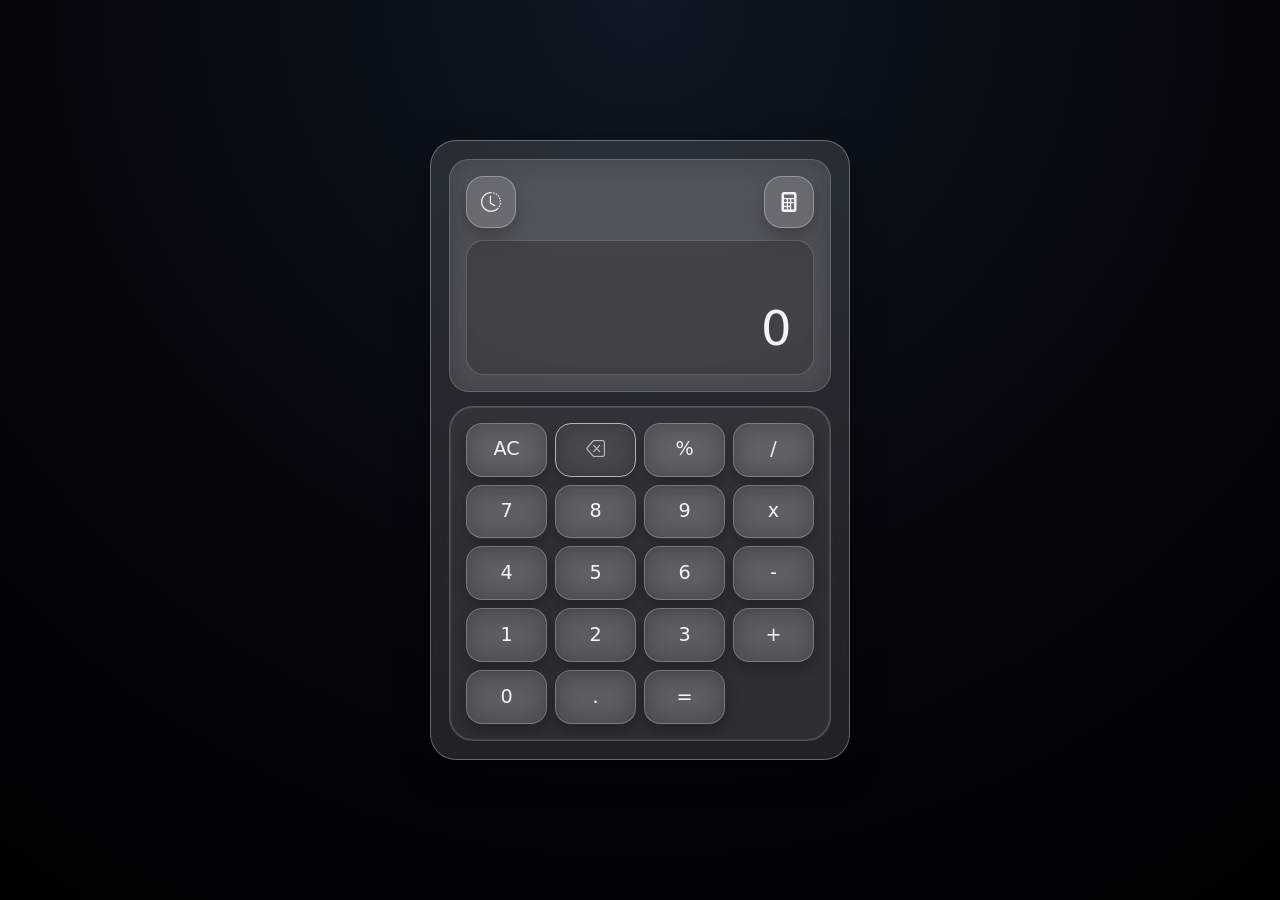
==== calculator.html @ 2364ad95 "Added Calculator.html file" ====
<!doctype html>
<html lang="en">
  <head>
    <meta charset="UTF-8" />
    <meta name="viewport" content="width=device-width, initial-scale=1.0" />
    <link
      rel="stylesheet"
      href="https://cdn.jsdelivr.net/npm/bootstrap-icons@1.13.1/font/bootstrap-icons.min.css" />
    <link rel="stylesheet" href="Bootstrap/bootstrap.css" />
    <link rel="stylesheet" href="css/style.css" />
    <title>Calculator</title>
  </head>
  <body>
    <div class="main-container">
      <div class="sub-container">
        <div class="inputscreen">
          <div class="shortcuts">
            <div>
              <button class="glass-btn">
                <i class="bi bi-clock-history"></i>
              </button>
            </div>
            <div>
              <button class="glass-btn">
                <i class="bi bi-calculator-fill"></i>
              </button>
            </div>
          </div>
          <div class="input" id="display"><span id="default">0</span></div>
        </div>

        <div class="calc">
          <div>
            <button class="btn btn-outline-light calc-btn" id="clear">
              AC
            </button>
            <button
              class="btn btn-outline-light calc-btn"
              id="backspace"
              disabled>
              <i class="bi bi-backspace"></i>
            </button>
            <button class="btn btn-outline-light calc-btn" id="modulus">
              %
            </button>
            <button class="btn btn-outline-light calc-btn" id="divide">
              /
            </button>
          </div>
          <div>
            <button class="btn btn-outline-light calc-btn" id="seven" value="7">
              7
            </button>
            <button class="btn btn-outline-light calc-btn" id="eight" value="8">
              8
            </button>
            <button class="btn btn-outline-light calc-btn" id="nine" value="9">
              9
            </button>
            <button
              class="btn btn-outline-light calc-btn"
              id="multiply"
              value="*">
              x
            </button>
          </div>
          <div>
            <button class="btn btn-outline-light calc-btn" id="four" value="4">
              4
            </button>
            <button class="btn btn-outline-light calc-btn" id="five" value="5">
              5
            </button>
            <button class="btn btn-outline-light calc-btn" id="six" value="6">
              6
            </button>
            <button
              class="btn btn-outline-light calc-btn"
              id="subtract"
              value="-">
              -
            </button>
          </div>
          <div>
            <button class="btn btn-outline-light calc-btn" id="one" value="1">
              1
            </button>
            <button class="btn btn-outline-light calc-btn" id="two" value="2">
              2
            </button>
            <button class="btn btn-outline-light calc-btn" id="three" value="3">
              3
            </button>
            <button class="btn btn-outline-light calc-btn" id="add" value="+">
              +
            </button>
          </div>
          <div>
            <button class="btn btn-outline-light calc-btn" id="zero" value="0">
              0
            </button>
            <button
              class="btn btn-outline-light calc-btn"
              id="decimal"
              value=".">
              .
            </button>
            <button
              class="btn btn-outline-light calc-btn"
              id="equals"
              value="=">
              =
            </button>
          </div>
        </div>
      </div>
    </div>

    <script>
      let display = document.getElementById("display");
      let zero = document.getElementById("default");
      let clear = document.getElementById("clear");

      clear.addEventListener("click", () => {
        display.innerText = "";
      });

      document.getElementById("one").addEventListener("click", () => {
        zero.remove();
        display.innerText = display.innerText + "1";
      });
      document.getElementById("two").addEventListener("click", () => {
        zero.remove();
        display.innerText = display.innerText + "2";
      });
      document.getElementById("three").addEventListener("click", () => {
        zero.remove();
        display.innerText = display.innerText + "3";
      });
      document.getElementById("four").addEventListener("click", () => {
        zero.remove();
        display.innerText = display.innerText + "4";
      });
      document.getElementById("five").addEventListener("click", () => {
        zero.remove();
        display.innerText = display.innerText + "5";
      });
      document.getElementById("six").addEventListener("click", () => {
        zero.remove();
        display.innerText = display.innerText + "6";
      });
      document.getElementById("seven").addEventListener("click", () => {
        zero.remove();
        display.innerText = display.innerText + "7";
      });
      document.getElementById("eight").addEventListener("click", () => {
        zero.remove();
        display.innerText = display.innerText + "8";
      });
      document.getElementById("nine").addEventListener("click", () => {
        zero.remove();
        display.innerText = display.innerText + "9";
      });

      document.getElementById("add").addEventListener("click", () => {
        zero.remove();
        display.innerText = display.innerText + "+";
      });

      document.getElementById("subtract").addEventListener("click", () => {
        zero.remove();
        display.innerText = display.innerText + "-";
      });

      document.getElementById("multiply").addEventListener("click", () => {
        zero.remove();
        display.innerText = display.innerText + "*";
      });

      document.getElementById("divide").addEventListener("click", () => {
        zero.remove();
        display.innerText = display.innerText + "/";
      });

      document.getElementById("modulus").addEventListener("click", () => {
        display.innerText = display.innerText + "%";
      });

      document.getElementById("decimal").addEventListener("click", () => {
        display.innerText = display.innerText + ".";
      });

      document.getElementById("equals").addEventListener("click", () => {
        display.innerText = "" + eval(display.innerText);
      });

    </script>
    <script src="Bootstrap/bootstrap.bundle.js"></script>
  </body>
</html>
---- css/style.css ----
:root {
  --glass-bg: rgba(255, 255, 255, 0.12);
  --glass-border: rgba(255, 255, 255, 0.3);
  --glass-shadow: 0 10px 35px rgba(0, 0, 0, 0.35);
  --glass-focus: rgba(255, 255, 255, 0.35);
  --accent: #70c1b3;
  --text: #f4f4f8;
}

html,
body {
  height: 100%;
  margin: 0;
  font-family:
    system-ui,
    -apple-system,
    BlinkMacSystemFont,
    "Segoe UI",
    sans-serif;
  background: radial-gradient(
    circle at top,
    #0f1823 0%,
    #05070d 55%,
    #000 100%
  );
  color: var(--text);
}

.main-container {
  width: 100vw;
  height: 100vh;
  display: flex;
  justify-content: center;
  align-items: center;
  padding: 20px;
}

.sub-container {
  width: min(420px, 90vw);
  height: min(620px, 85vh);
  border-radius: 26px;
  border: 1px solid var(--glass-border);
  background: var(--glass-bg);
  box-shadow: var(--glass-shadow);
  backdrop-filter: blur(18px);
  color: var(--text);
  padding: 18px;
  display: flex;
  flex-direction: column;
  gap: 14px;
}

.inputscreen {
  border-radius: 20px;
  border: 1px solid rgba(255, 255, 255, 0.18);
  padding: 16px;
  display: flex;
  flex-direction: column;
  gap: 12px;
  background: rgba(255, 255, 255, 0.08);
  backdrop-filter: blur(16px);
  height: 40%;
}

.shortcuts {
  display: flex;
  justify-content: space-between;
  gap: 10px;
}

.input {
  border-radius: 18px;
  border: 1px solid rgba(255, 255, 255, 0.18);
  height: 75%;
  display: grid;
  place-items: center;
  font-size: 1.45rem;
  letter-spacing: 0.03em;
  background: rgba(0, 0, 0, 0.2);
}

.calc {
  flex: 1;
  border-radius: 24px;
  border: 1px solid rgba(255, 255, 255, 0.18);
  background: rgba(255, 255, 255, 0.05);
  box-shadow: inset 0 0 0 1px rgba(255, 255, 255, 0.12);
  padding: 16px;
  display: grid;
  grid-template-rows: repeat(5, 1fr);
  grid-template-columns: repeat(4, 1fr);
  gap: 8px;
}

.calc > div {
  display: contents;
}

.calc-btn {
  appearance: none;
  border: 1px solid rgba(255, 255, 255, 0.25);
  border-radius: 16px;
  background: rgba(255, 255, 255, 0.08);
  backdrop-filter: blur(12px);
  color: var(--text);
  font-size: 1.2rem;
  font-weight: 500;
  cursor: pointer;
  transition:
    transform 160ms ease,
    background 160ms ease,
    box-shadow 160ms ease,
    backdrop-filter 160ms ease;
  box-shadow: 0 6px 14px rgba(0, 0, 0, 0.25);
  display: flex;
  align-items: center;
  justify-content: center;
  width: 100%;
  height: 100%;
  min-height: 50px;
}

.calc-btn:hover {
  background: rgba(255, 255, 255, 0.15);
  backdrop-filter: blur(16px);
  transform: translateY(-1px) scale(1.02);
  box-shadow: 0 10px 20px rgba(0, 0, 0, 0.35);
}

.calc-btn:active {
  background: rgba(255, 255, 255, 0.2);
  backdrop-filter: blur(14px);
  transform: translateY(0) scale(0.98);
  box-shadow: 0 4px 8px rgba(0, 0, 0, 0.3);
}

.calc-btn:focus-visible {
  outline: 2px solid var(--accent);
  outline-offset: 4px;
}

.operation-btn {
  background: rgba(112, 193, 179, 0.2);
  border-color: rgba(112, 193, 179, 0.4);
  color: #fff;
}

.operation-btn:hover {
  background: rgba(112, 193, 179, 0.3);
}

.operation-btn:active {
  background: rgba(112, 193, 179, 0.35);
}

.span-2 {
  grid-column: span 2;
}

.glass-btn {
  appearance: none;
  border: 1px solid rgba(255, 255, 255, 0.3);
  border-radius: 18px;
  padding: 10px 14px;
  background: rgba(255, 255, 255, 0.14);
  color: var(--text);
  font-size: 1.15rem;
  cursor: pointer;
  transition:
    transform 160ms ease,
    background 160ms ease,
    box-shadow 160ms ease;
  box-shadow: 0 8px 18px rgba(0, 0, 0, 0.25);
  display: inline-flex;
  align-items: center;
  justify-content: center;
}

.glass-btn:hover {
  background: rgba(255, 255, 255, 0.22);
  transform: translateY(-1px) scale(1.02);
  box-shadow: 0 12px 22px rgba(0, 0, 0, 0.35);
}

.glass-btn:active {
  background: rgba(255, 255, 255, 0.28);
  transform: translateY(0) scale(0.98);
  box-shadow: 0 6px 12px rgba(0, 0, 0, 0.3);
}

.glass-btn:focus-visible {
  outline: 2px solid var(--accent);
  outline-offset: 4px;
}

.glass-btn i {
  font-size: 1.25rem;
}

.input {
  border: 1px solid rgba(255, 255, 255, 0.18);
  background: rgba(0, 0, 0, 0.2);
  height: 75%;
  display: flex;
  justify-content: flex-end;
  padding-right: 20px;
  padding-bottom: 10px;
  align-items: flex-end;
  font-size: 3rem;
  font-weight: 500;
}
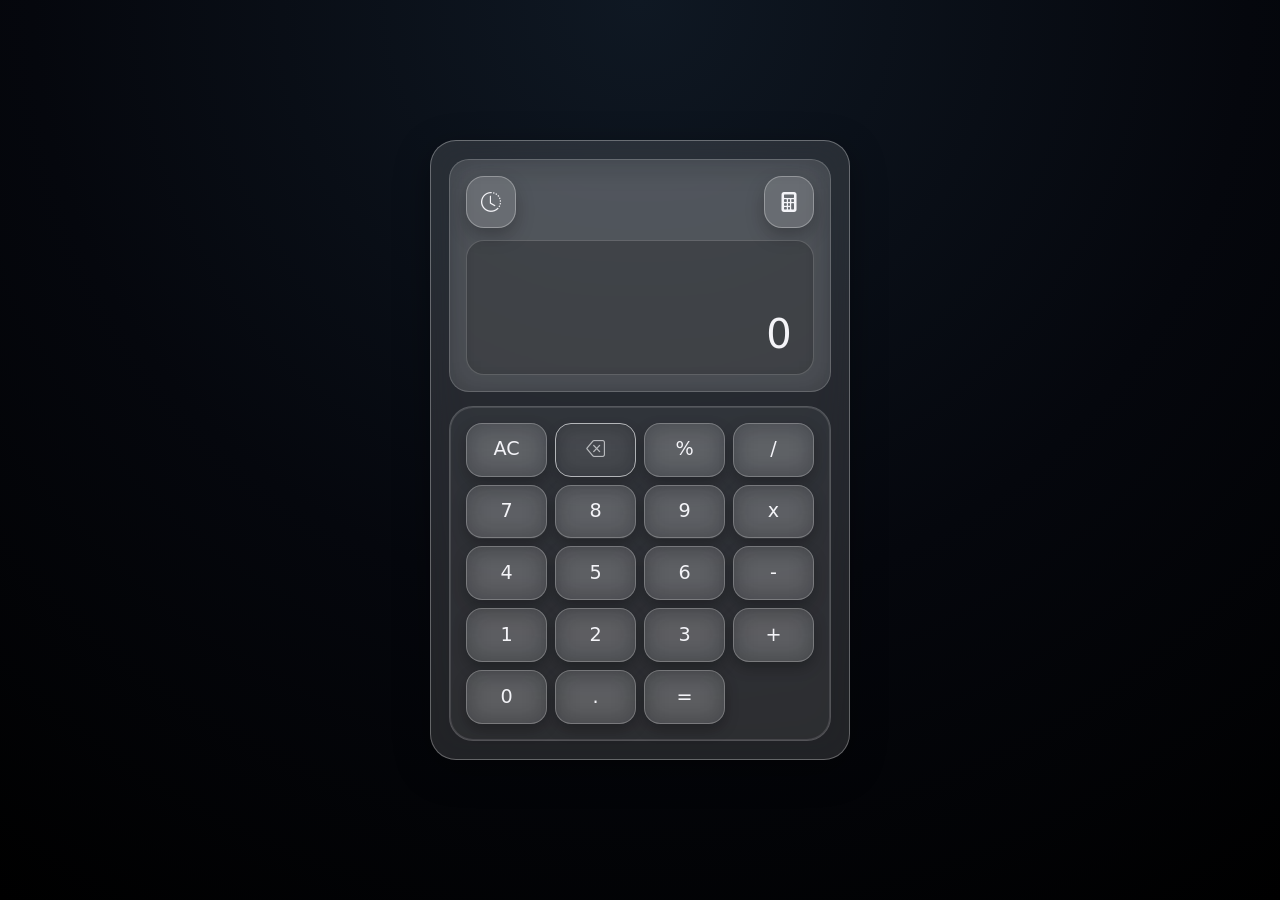
==== commit e8e2061a: "Fixed Minor Bugs and Improved UI" ====
--- a/calculator.html
+++ b/calculator.html
@@ -40,21 +40,36 @@
               disabled>
               <i class="bi bi-backspace"></i>
             </button>
-            <button class="btn btn-outline-light calc-btn" id="modulus">
+            <button
+              class="btn btn-outline-light calc-btn"
+              id="modulus"
+              value="%">
               %
             </button>
-            <button class="btn btn-outline-light calc-btn" id="divide">
+            <button
+              class="btn btn-outline-light calc-btn"
+              id="divide"
+              value="/">
               /
             </button>
           </div>
           <div>
-            <button class="btn btn-outline-light calc-btn" id="seven" value="7">
+            <button
+              class="btn btn-outline-light calc-btn"
+              id="number"
+              value="7">
               7
             </button>
-            <button class="btn btn-outline-light calc-btn" id="eight" value="8">
+            <button
+              class="btn btn-outline-light calc-btn"
+              id="number"
+              value="8">
               8
             </button>
-            <button class="btn btn-outline-light calc-btn" id="nine" value="9">
+            <button
+              class="btn btn-outline-light calc-btn"
+              id="number"
+              value="9">
               9
             </button>
             <button
@@ -65,13 +80,22 @@
             </button>
           </div>
           <div>
-            <button class="btn btn-outline-light calc-btn" id="four" value="4">
+            <button
+              class="btn btn-outline-light calc-btn"
+              id="number"
+              value="4">
               4
             </button>
-            <button class="btn btn-outline-light calc-btn" id="five" value="5">
+            <button
+              class="btn btn-outline-light calc-btn"
+              id="number"
+              value="5">
               5
             </button>
-            <button class="btn btn-outline-light calc-btn" id="six" value="6">
+            <button
+              class="btn btn-outline-light calc-btn"
+              id="number"
+              value="6">
               6
             </button>
             <button
@@ -82,13 +106,22 @@
             </button>
           </div>
           <div>
-            <button class="btn btn-outline-light calc-btn" id="one" value="1">
+            <button
+              class="btn btn-outline-light calc-btn"
+              id="number"
+              value="1">
               1
             </button>
-            <button class="btn btn-outline-light calc-btn" id="two" value="2">
+            <button
+              class="btn btn-outline-light calc-btn"
+              id="number"
+              value="2">
               2
             </button>
-            <button class="btn btn-outline-light calc-btn" id="three" value="3">
+            <button
+              class="btn btn-outline-light calc-btn"
+              id="number"
+              value="3">
               3
             </button>
             <button class="btn btn-outline-light calc-btn" id="add" value="+">
@@ -96,12 +129,15 @@
             </button>
           </div>
           <div>
-            <button class="btn btn-outline-light calc-btn" id="zero" value="0">
+            <button
+              class="btn btn-outline-light calc-btn"
+              id="number"
+              value="0">
               0
             </button>
             <button
               class="btn btn-outline-light calc-btn"
-              id="decimal"
+              id="number"
               value=".">
               .
             </button>
@@ -117,83 +153,89 @@
     </div>
 
     <script>
+      // all variables for storing all inputs and pre solved info
       let display = document.getElementById("display");
       let zero = document.getElementById("default");
       let clear = document.getElementById("clear");
-
+      // number collector
+      const numberButtons = document.querySelectorAll("#number");
+      // operator collector
+      const calcButtons = document.querySelectorAll(
+        "#add, #subtract, #multiply, #divide, #modulus",
+      );
+      // equal to button
+      const solve = document.getElementById("equals");
+      // backspace button
+      const backspace = document.getElementById("backspace");
+      // unsolved values
+      let values = [];
+      // answer and pre solved values output creator
+      let preCalc = document.createElement("span");
+      let answer = document.createElement("span");
+
+      // numberButtons event listener
+      numberButtons.forEach((element) => {
+        element.addEventListener("click", () => {
+          preCalc.classList.remove("answer");
+          answer.innerText = "";
+
+          // if the first number pressed isnt zero, remive the default zero to avoid eg. (01)
+          if (element !== 0) {
+            zero.remove();
+            // incremental typing of values
+            values += element.value;
+            preCalc.innerText += element.value;
+            // display the values to the user
+            display.appendChild(preCalc);
+            // enable the backspace button after a number is typed
+            backspace.disabled = false;
+          } else {
+            // else leave the zero, add new values and display it while leaving backspace disabled
+            values += element.value;
+            let preCalc = document.createElement("span");
+            preCalc.innerText = element.value;
+            backspace.disabled = false;
+          }
+        });
+      });
+
+      // operator event listener
+      calcButtons.forEach((element) => {
+        element.addEventListener("click", () => {
+          // if the pre calculated values has enter answer mode (displayed ontop), remove it when the user clicks the operator
+          if (preCalc.classList.remove("answer") == true) {
+            preCalc.classList.add("answer");
+            preCalc.innerText += element.value;
+            values += element.value;
+          } else {
+            preCalc.innerText += element.value;
+            values += element.value;
+            answer.innerText = "";
+          }
+        });
+      });
+
+      // if equal to is clicked, create a span element, display the answer in it and output it
+      solve.addEventListener("click", () => {
+        preCalc.classList.add("answer");
+        display.appendChild(answer);
+
+        answer.innerText = eval(values);
+      });
+
+      // backspace.addEventListener("click", () => {
+      //   values.slice(0, -1);
+      //   display.innerText == values;
+      // });
+
+      // clear everything if AC is clicked and disable backspace
       clear.addEventListener("click", () => {
-        display.innerText = "";
-      });
-
-      document.getElementById("one").addEventListener("click", () => {
-        zero.remove();
-        display.innerText = display.innerText + "1";
-      });
-      document.getElementById("two").addEventListener("click", () => {
-        zero.remove();
-        display.innerText = display.innerText + "2";
-      });
-      document.getElementById("three").addEventListener("click", () => {
-        zero.remove();
-        display.innerText = display.innerText + "3";
-      });
-      document.getElementById("four").addEventListener("click", () => {
-        zero.remove();
-        display.innerText = display.innerText + "4";
-      });
-      document.getElementById("five").addEventListener("click", () => {
-        zero.remove();
-        display.innerText = display.innerText + "5";
-      });
-      document.getElementById("six").addEventListener("click", () => {
-        zero.remove();
-        display.innerText = display.innerText + "6";
-      });
-      document.getElementById("seven").addEventListener("click", () => {
-        zero.remove();
-        display.innerText = display.innerText + "7";
-      });
-      document.getElementById("eight").addEventListener("click", () => {
-        zero.remove();
-        display.innerText = display.innerText + "8";
-      });
-      document.getElementById("nine").addEventListener("click", () => {
-        zero.remove();
-        display.innerText = display.innerText + "9";
-      });
-
-      document.getElementById("add").addEventListener("click", () => {
-        zero.remove();
-        display.innerText = display.innerText + "+";
-      });
-
-      document.getElementById("subtract").addEventListener("click", () => {
-        zero.remove();
-        display.innerText = display.innerText + "-";
-      });
-
-      document.getElementById("multiply").addEventListener("click", () => {
-        zero.remove();
-        display.innerText = display.innerText + "*";
-      });
-
-      document.getElementById("divide").addEventListener("click", () => {
-        zero.remove();
-        display.innerText = display.innerText + "/";
-      });
-
-      document.getElementById("modulus").addEventListener("click", () => {
-        display.innerText = display.innerText + "%";
-      });
-
-      document.getElementById("decimal").addEventListener("click", () => {
-        display.innerText = display.innerText + ".";
-      });
-
-      document.getElementById("equals").addEventListener("click", () => {
-        display.innerText = "" + eval(display.innerText);
-      });
-
+        preCalc.classList.remove("answer");
+        preCalc.innerText = "";
+        answer.innerText = "";
+        values = [];
+        document.getElementById("backspace").disabled = true;
+      });
     </script>
     <script src="Bootstrap/bootstrap.bundle.js"></script>
   </body>
--- a/css/style.css
+++ b/css/style.css
@@ -206,6 +206,13 @@
   padding-right: 20px;
   padding-bottom: 10px;
   align-items: flex-end;
-  font-size: 3rem;
+  font-size: 2.5rem;
   font-weight: 500;
-}
+  overflow: hidden !important;
+  position: relative;
+}
+.answer{
+  font-size: 1.7rem !important;
+  margin-bottom: 14%;
+  position: absolute;
+}
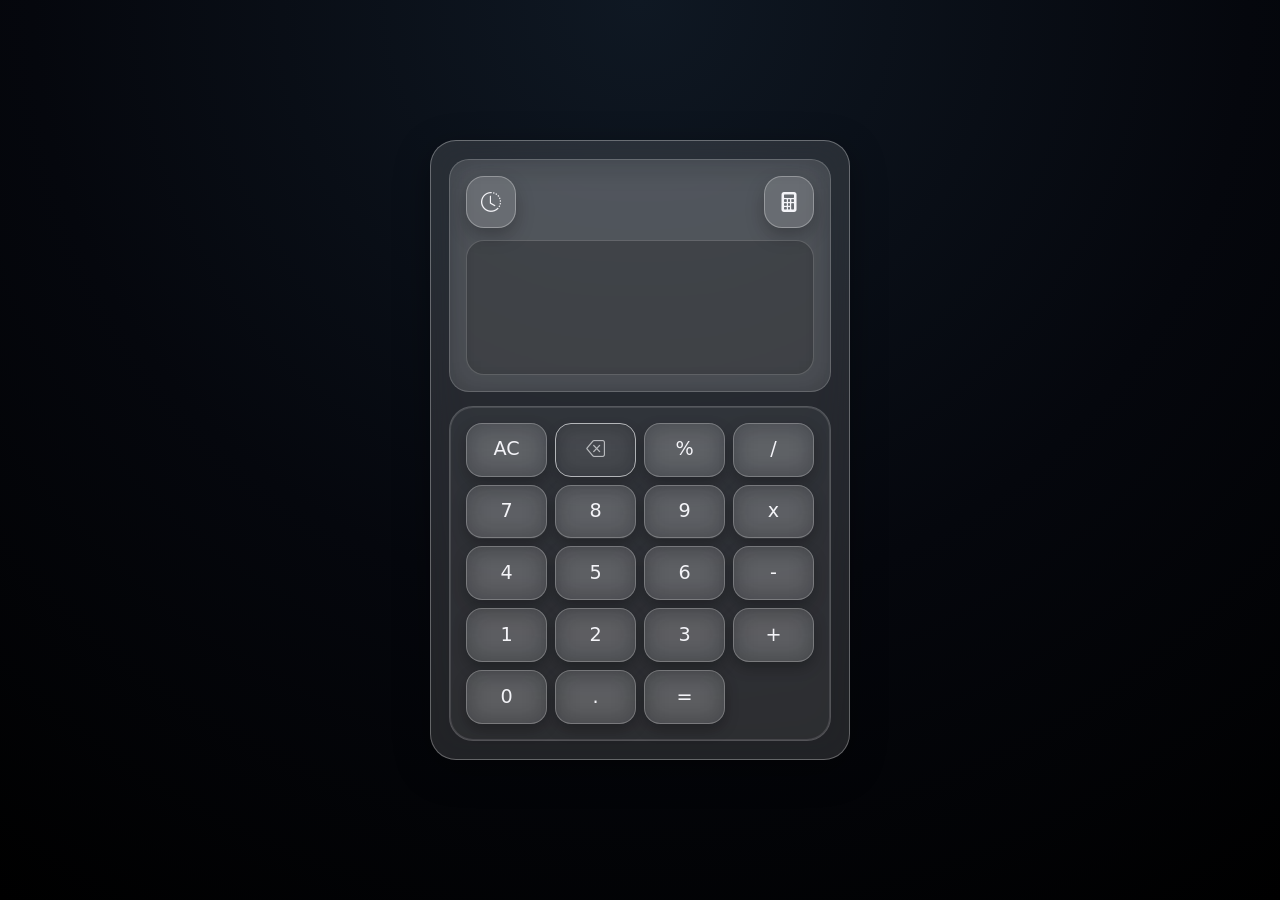
==== commit 38a74702: "Updated Calculator and Readme.md" ====
--- a/calculator.html
+++ b/calculator.html
@@ -8,7 +8,7 @@
       href="https://cdn.jsdelivr.net/npm/bootstrap-icons@1.13.1/font/bootstrap-icons.min.css" />
     <link rel="stylesheet" href="Bootstrap/bootstrap.css" />
     <link rel="stylesheet" href="css/style.css" />
-    <title>Calculator</title>
+    <title>Javascript</title>
   </head>
   <body>
     <div class="main-container">
@@ -26,7 +26,7 @@
               </button>
             </div>
           </div>
-          <div class="input" id="display"><span id="default">0</span></div>
+          <div class="input" id="display"><span id="default"></span></div>
         </div>
 
         <div class="calc">
@@ -54,22 +54,13 @@
             </button>
           </div>
           <div>
-            <button
-              class="btn btn-outline-light calc-btn"
-              id="number"
-              value="7">
+            <button class="btn btn-outline-light calc-btn number" value="7">
               7
             </button>
-            <button
-              class="btn btn-outline-light calc-btn"
-              id="number"
-              value="8">
+            <button class="btn btn-outline-light calc-btn number" value="8">
               8
             </button>
-            <button
-              class="btn btn-outline-light calc-btn"
-              id="number"
-              value="9">
+            <button class="btn btn-outline-light calc-btn number" value="9">
               9
             </button>
             <button
@@ -80,22 +71,13 @@
             </button>
           </div>
           <div>
-            <button
-              class="btn btn-outline-light calc-btn"
-              id="number"
-              value="4">
+            <button class="btn btn-outline-light calc-btn number" value="4">
               4
             </button>
-            <button
-              class="btn btn-outline-light calc-btn"
-              id="number"
-              value="5">
+            <button class="btn btn-outline-light calc-btn number" value="5">
               5
             </button>
-            <button
-              class="btn btn-outline-light calc-btn"
-              id="number"
-              value="6">
+            <button class="btn btn-outline-light calc-btn number" value="6">
               6
             </button>
             <button
@@ -106,22 +88,13 @@
             </button>
           </div>
           <div>
-            <button
-              class="btn btn-outline-light calc-btn"
-              id="number"
-              value="1">
+            <button class="btn btn-outline-light calc-btn number" value="1">
               1
             </button>
-            <button
-              class="btn btn-outline-light calc-btn"
-              id="number"
-              value="2">
+            <button class="btn btn-outline-light calc-btn number" value="2">
               2
             </button>
-            <button
-              class="btn btn-outline-light calc-btn"
-              id="number"
-              value="3">
+            <button class="btn btn-outline-light calc-btn number" value="3">
               3
             </button>
             <button class="btn btn-outline-light calc-btn" id="add" value="+">
@@ -129,16 +102,10 @@
             </button>
           </div>
           <div>
-            <button
-              class="btn btn-outline-light calc-btn"
-              id="number"
-              value="0">
+            <button class="btn btn-outline-light calc-btn number" value="0">
               0
             </button>
-            <button
-              class="btn btn-outline-light calc-btn"
-              id="number"
-              value=".">
+            <button class="btn btn-outline-light calc-btn number" value=".">
               .
             </button>
             <button
@@ -158,7 +125,7 @@
       let zero = document.getElementById("default");
       let clear = document.getElementById("clear");
       // number collector
-      const numberButtons = document.querySelectorAll("#number");
+      const numberButtons = document.querySelectorAll(".number");
       // operator collector
       const calcButtons = document.querySelectorAll(
         "#add, #subtract, #multiply, #divide, #modulus",
@@ -167,8 +134,10 @@
       const solve = document.getElementById("equals");
       // backspace button
       const backspace = document.getElementById("backspace");
-      // unsolved values
-      let values = [];
+      // inputted numbers and operators collector
+      let numbers = [];
+      let operators = [];
+      let currentInput = "";
       // answer and pre solved values output creator
       let preCalc = document.createElement("span");
       let answer = document.createElement("span");
@@ -179,61 +148,139 @@
           preCalc.classList.remove("answer");
           answer.innerText = "";
 
-          // if the first number pressed isnt zero, remive the default zero to avoid eg. (01)
-          if (element !== 0) {
+          // remove default zero on first real input
+          if (currentInput === "" && zero.parentNode) {
             zero.remove();
-            // incremental typing of values
-            values += element.value;
-            preCalc.innerText += element.value;
-            // display the values to the user
-            display.appendChild(preCalc);
-            // enable the backspace button after a number is typed
-            backspace.disabled = false;
-          } else {
-            // else leave the zero, add new values and display it while leaving backspace disabled
-            values += element.value;
-            let preCalc = document.createElement("span");
-            preCalc.innerText = element.value;
-            backspace.disabled = false;
-          }
+          }
+
+          if (currentInput.includes(".") && element.value === ".") {
+            return;
+          }
+          // incremental typing of values
+          currentInput += element.value;
+          preCalc.innerText += element.value;
+          display.appendChild(preCalc);
+
+          // enable backspace once any number is entered
+          backspace.disabled = false;
         });
       });
 
       // operator event listener
       calcButtons.forEach((element) => {
         element.addEventListener("click", () => {
-          // if the pre calculated values has enter answer mode (displayed ontop), remove it when the user clicks the operator
-          if (preCalc.classList.remove("answer") == true) {
-            preCalc.classList.add("answer");
-            preCalc.innerText += element.value;
-            values += element.value;
+          // If we just solved and then pressed an operator, start with the result as first operand
+          if (preCalc.classList.contains("answer") && answer.innerText !== "") {
+            numbers = [parseFloat(answer.innerText)];
+            currentInput = "";
+            preCalc.classList.remove("answer");
+          }
+
+          if (currentInput !== "") {
+            numbers.push(parseFloat(currentInput));
+            currentInput = "";
+          } else if (numbers.length === 0 && answer.innerText !== "") {
+            numbers.push(parseFloat(answer.innerText));
+          }
+
+          operators.push(element.value);
+          preCalc.innerText = preCalc.innerText + element.value;
+          answer.innerText = "";
+
+          console.log("operators", operators);
+          console.log("numbers", numbers);
+        });
+      });
+
+      function handleMultiplyDivide(numbers, operators) {
+        let newNumbers = [];
+        let newOperators = [];
+
+        let i = 0;
+        for (i = 0; i < operators.length; i++) {
+          if (operators[i] === "*") {
+            // multiply the two numbers around this operator
+            let result = numbers[i] * numbers[i + 1];
+            // push the result back so pass 2 can use it
+            newNumbers.push(result);
+            // skip the next number since we already used it
+            i++;
+          } else if (operators[i] === "/") {
+            let result = numbers[i] / numbers[i + 1];
+            newNumbers.push(result);
+            i++;
           } else {
-            preCalc.innerText += element.value;
-            values += element.value;
-            answer.innerText = "";
-          }
-        });
-      });
-
-      // if equal to is clicked, create a span element, display the answer in it and output it
+            // not * or /, keep the number and operator for pass 2
+            newNumbers.push(numbers[i]);
+            newOperators.push(operators[i]);
+          }
+        }
+
+        // push the last number after the last operator
+        newNumbers.push(numbers[i]);
+
+        return { newNumbers, newOperators };
+      }
+
+      function handleAddSubtract(numbers, operators) {
+        let total = numbers[0];
+
+        for (let i = 0; i < operators.length; i++) {
+          if (operators[i] === "+") {
+            total = total + numbers[i + 1];
+          } else if (operators[i] === "-") {
+            total = total - numbers[i + 1];
+          }
+        }
+
+        return total;
+      }
+
+      function calculate(numbers, operators) {
+        // step 1 - resolve * and / first
+        let pass1 = handleMultiplyDivide(numbers, operators);
+
+        // step 2 - resolve + and - next
+        let answer = handleAddSubtract(pass1.newNumbers, pass1.newOperators);
+
+        return answer;
+      }
+
+      // if equal to is clicked, calculate and display the answer using the functions created
       solve.addEventListener("click", () => {
+        if (currentInput !== "") {
+          numbers.push(parseFloat(currentInput));
+        }
+
+        // If last token is operator, ignore it
+        if (operators.length >= numbers.length) {
+          operators.pop();
+        }
+
+        if (numbers.length === 0 && currentInput === "") {
+          return;
+        }
+
+        let result = calculate(numbers, operators);
+        answer.innerText = result;
+        answer.classList.remove("answer");
         preCalc.classList.add("answer");
         display.appendChild(answer);
 
-        answer.innerText = eval(values);
-      });
-
-      // backspace.addEventListener("click", () => {
-      //   values.slice(0, -1);
-      //   display.innerText == values;
-      // });
+        // reset for next expression (carry value as current to allow chain operations)
+        numbers = [];
+        operators = [];
+        currentInput = "";
+      });
 
       // clear everything if AC is clicked and disable backspace
       clear.addEventListener("click", () => {
         preCalc.classList.remove("answer");
         preCalc.innerText = "";
         answer.innerText = "";
-        values = [];
+        numbers = [];
+        operators = [];
+        currentInput = "";
         document.getElementById("backspace").disabled = true;
       });
     </script>
